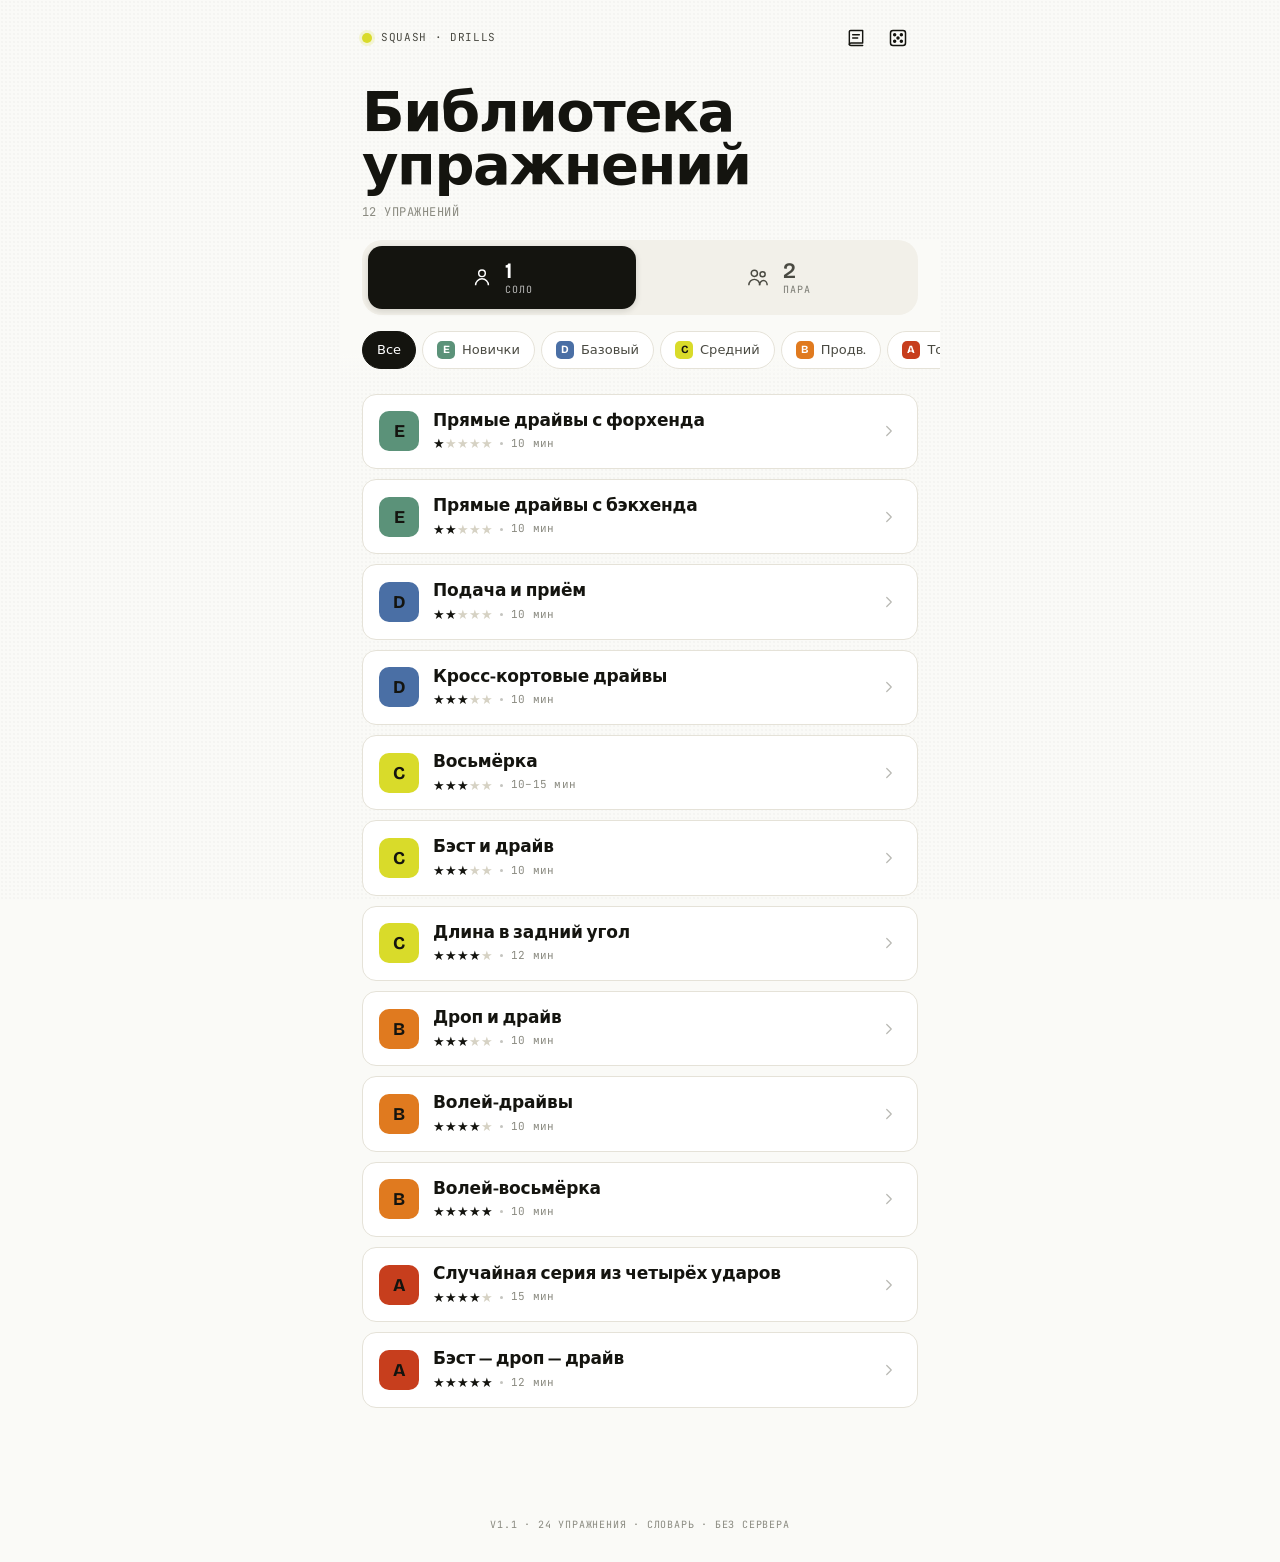
==== index.html @ ceb9ebbf "initial commit" ====
<!DOCTYPE html>
<html lang="ru">
<head>
  <meta charset="UTF-8" />
  <meta name="viewport" content="width=device-width, initial-scale=1, viewport-fit=cover, maximum-scale=5" />
  <meta name="theme-color" content="#FAFAF7" />
  <meta name="apple-mobile-web-app-capable" content="yes" />
  <meta name="apple-mobile-web-app-status-bar-style" content="default" />
  <meta name="apple-mobile-web-app-title" content="Squash Drills" />
  <meta name="description" content="Библиотека упражнений по сквошу для соло и парных тренировок." />
  <title>Squash Drills</title>

  <link rel="manifest" href="manifest.json" />
  <link rel="icon" type="image/svg+xml" href="icons/icon.svg" />
  <link rel="apple-touch-icon" href="icons/apple-touch-icon.png" />

  <link rel="preconnect" href="https://fonts.googleapis.com" />
  <link rel="preconnect" href="https://fonts.gstatic.com" crossorigin />
  <link href="https://fonts.googleapis.com/css2?family=Bricolage+Grotesque:opsz,wght@12..96,400;12..96,500;12..96,600;12..96,700&family=DM+Sans:opsz,wght@9..40,400;9..40,500;9..40,600&family=JetBrains+Mono:wght@400;500&display=swap" rel="stylesheet" />

  <link rel="stylesheet" href="app.css" />
</head>
<body>
  <div id="app">
    <!-- LIST VIEW -->
    <main id="view-list" class="view view-list" data-active="true">
      <header class="masthead">
        <div class="masthead-row">
          <div class="masthead-brand">
            <span class="masthead-dot" aria-hidden="true"></span>
            <span class="masthead-kicker">Squash · Drills</span>
          </div>
          <div class="masthead-actions">
            <button id="btn-glossary" class="icon-btn" aria-label="Словарь терминов" title="Словарь">
              <svg viewBox="0 0 24 24" width="20" height="20" fill="none" stroke="currentColor" stroke-width="1.7" stroke-linecap="round" stroke-linejoin="round">
                <path d="M4 4.5A1.5 1.5 0 0 1 5.5 3H20v15H6a2 2 0 0 0-2 2V4.5z"/>
                <path d="M4 19.5A2 2 0 0 0 6 21h14"/>
                <line x1="8" y1="8" x2="16" y2="8"/>
                <line x1="8" y1="12" x2="14" y2="12"/>
              </svg>
            </button>
            <button id="btn-random" class="icon-btn" aria-label="Случайное упражнение" title="Случайное">
              <svg viewBox="0 0 24 24" width="20" height="20" fill="none" stroke="currentColor" stroke-width="1.8">
                <rect x="3" y="3" width="18" height="18" rx="3"/>
                <circle cx="8" cy="8" r="1.2" fill="currentColor"/>
                <circle cx="16" cy="8" r="1.2" fill="currentColor"/>
                <circle cx="8" cy="16" r="1.2" fill="currentColor"/>
                <circle cx="16" cy="16" r="1.2" fill="currentColor"/>
                <circle cx="12" cy="12" r="1.2" fill="currentColor"/>
              </svg>
            </button>
          </div>
        </div>
        <h1 class="masthead-title">Библиотека<br/>упражнений</h1>
        <p class="masthead-sub" id="masthead-count">—</p>
      </header>

      <section class="filter-block">
        <div class="players-switch" role="tablist" aria-label="Количество игроков">
          <button class="players-btn" data-players="1" role="tab" aria-selected="true">
            <span class="players-icon" aria-hidden="true">
              <svg viewBox="0 0 24 24" width="22" height="22" fill="none" stroke="currentColor" stroke-width="1.6">
                <circle cx="12" cy="8" r="3.6"/>
                <path d="M5 21c0-3.9 3.1-7 7-7s7 3.1 7 7"/>
              </svg>
            </span>
            <span class="players-text">
              <span class="players-num">1</span>
              <span class="players-lbl">Соло</span>
            </span>
          </button>
          <button class="players-btn" data-players="2" role="tab" aria-selected="false">
            <span class="players-icon" aria-hidden="true">
              <svg viewBox="0 0 24 24" width="26" height="22" fill="none" stroke="currentColor" stroke-width="1.6">
                <circle cx="8" cy="8" r="3.4"/>
                <circle cx="17" cy="9" r="2.8"/>
                <path d="M2 21c0-3.5 2.7-6.4 6-6.4s6 2.9 6 6.4"/>
                <path d="M13.5 21c0-2.8 2.2-5.2 4.5-5.2s4 2.4 4 5.2"/>
              </svg>
            </span>
            <span class="players-text">
              <span class="players-num">2</span>
              <span class="players-lbl">Пара</span>
            </span>
          </button>
        </div>

        <div class="levels-row" role="tablist" aria-label="Уровень">
          <button class="level-chip is-active" data-level="all">Все</button>
          <button class="level-chip" data-level="E"><span class="lv lv-E">E</span>Новички</button>
          <button class="level-chip" data-level="D"><span class="lv lv-D">D</span>Базовый</button>
          <button class="level-chip" data-level="C"><span class="lv lv-C">C</span>Средний</button>
          <button class="level-chip" data-level="B"><span class="lv lv-B">B</span>Продв.</button>
          <button class="level-chip" data-level="A"><span class="lv lv-A">A</span>Топ</button>
        </div>
      </section>

      <section class="drills-list" id="drills-list"></section>

      <div class="empty" id="empty-state" hidden>
        <div class="empty-art" aria-hidden="true">
          <svg viewBox="0 0 80 80" width="60" height="60" fill="none" stroke="currentColor" stroke-width="1.2">
            <rect x="10" y="10" width="60" height="60" rx="2"/>
            <line x1="10" y1="36" x2="70" y2="36"/>
            <line x1="40" y1="36" x2="40" y2="70"/>
          </svg>
        </div>
        <p>Здесь пока пусто.<br/>Попробуй другой уровень.</p>
      </div>

      <footer class="foot">
        <p>v1.1 · 24 упражнения · словарь · без сервера</p>
      </footer>
    </main>

    <!-- DETAIL VIEW -->
    <main id="view-detail" class="view view-detail" hidden>
      <header class="detail-bar">
        <button id="btn-back" class="icon-btn" aria-label="Назад">
          <svg viewBox="0 0 24 24" width="22" height="22" fill="none" stroke="currentColor" stroke-width="1.8" stroke-linecap="round" stroke-linejoin="round">
            <path d="M15 6l-6 6 6 6"/>
          </svg>
        </button>
        <span class="detail-bar-title" id="detail-bar-title"></span>
        <button id="btn-fav" class="icon-btn icon-btn--fav" aria-label="В избранное" aria-pressed="false">
          <svg viewBox="0 0 24 24" width="22" height="22" fill="none" stroke="currentColor" stroke-width="1.8" stroke-linecap="round" stroke-linejoin="round">
            <path d="M12 21s-7-4.5-7-10a4 4 0 0 1 7-2.6A4 4 0 0 1 19 11c0 5.5-7 10-7 10z"/>
          </svg>
        </button>
      </header>

      <div class="detail-body" id="detail-body"></div>

      <div class="detail-fab">
        <button id="btn-timer" class="timer-btn">
          <svg viewBox="0 0 24 24" width="18" height="18" fill="none" stroke="currentColor" stroke-width="1.8" stroke-linecap="round" stroke-linejoin="round">
            <circle cx="12" cy="13" r="8"/>
            <path d="M12 9v4l2.5 2.5M9 2h6"/>
          </svg>
          <span id="timer-label">Запустить таймер</span>
        </button>
      </div>
    </main>

    <!-- GLOSSARY VIEW -->
    <main id="view-glossary" class="view view-glossary" hidden>
      <header class="detail-bar">
        <button id="btn-back-gloss" class="icon-btn" aria-label="Назад">
          <svg viewBox="0 0 24 24" width="22" height="22" fill="none" stroke="currentColor" stroke-width="1.8" stroke-linecap="round" stroke-linejoin="round">
            <path d="M15 6l-6 6 6 6"/>
          </svg>
        </button>
        <span class="detail-bar-title">Словарь</span>
        <span class="icon-btn" aria-hidden="true"></span>
      </header>

      <div class="gloss-body">
        <section class="gloss-hero">
          <div class="detail-kicker">
            <span class="masthead-dot" aria-hidden="true" style="width:7px;height:7px;box-shadow:none"></span>
            <span>Glossary</span>
            <span>·</span>
            <span id="gloss-count">—</span>
          </div>
          <h1 class="detail-title">Словарь<br/>терминов</h1>
          <p class="gloss-hero-desc">Базовая лексика сквоша: удары, зоны корта, правила и тактические понятия. Всё, что встречается в упражнениях.</p>
        </section>

        <nav class="gloss-nav" id="gloss-nav"></nav>

        <div class="gloss-categories" id="gloss-categories"></div>
      </div>
    </main>
  </div>

  <script src="court.js"></script>
  <script src="drills.js"></script>
  <script src="glossary.js"></script>
  <script src="app.js"></script>
</body>
</html>
---- app.css ----
/* =========================================================
   Squash Drills — light theme, mobile-first
   ========================================================= */

:root {
  /* palette */
  --bg: #FAFAF7;
  --bg-2: #F2F0E9;
  --surface: #FFFFFF;
  --ink: #14140F;
  --ink-2: #4A4A42;
  --ink-3: #8A8A80;
  --line: #E5E2D8;
  --line-2: #D6D2C4;

  --accent: #D9DB2A;
  --accent-deep: #B8BA1A;
  --accent-ink: #14140F;

  --lv-A: #C73E1D;
  --lv-B: #E07A1F;
  --lv-C: #D9DB2A;
  --lv-D: #4A6FA5;
  --lv-E: #5B9279;

  --r-sm: 8px;
  --r-md: 14px;
  --r-lg: 20px;
  --r-xl: 28px;

  --shadow-1: 0 1px 0 rgba(20,20,15,0.04), 0 2px 8px rgba(20,20,15,0.04);
  --shadow-2: 0 8px 24px rgba(20,20,15,0.10);

  --font-display: 'Bricolage Grotesque', ui-sans-serif, system-ui, sans-serif;
  --font-body: 'DM Sans', ui-sans-serif, system-ui, sans-serif;
  --font-mono: 'JetBrains Mono', ui-monospace, monospace;

  /* safe areas */
  --safe-t: env(safe-area-inset-top, 0px);
  --safe-b: env(safe-area-inset-bottom, 0px);

  --header-h: 56px;
}

* { box-sizing: border-box; }

html, body {
  margin: 0;
  padding: 0;
  background: var(--bg);
  color: var(--ink);
  font-family: var(--font-body);
  font-size: 16px;
  line-height: 1.45;
  -webkit-font-smoothing: antialiased;
  -moz-osx-font-smoothing: grayscale;
  text-rendering: optimizeLegibility;
  overscroll-behavior-y: contain;
}

body {
  /* subtle paper grain */
  background-image:
    radial-gradient(rgba(20,20,15,0.025) 1px, transparent 1px);
  background-size: 4px 4px;
  background-attachment: fixed;
}

button {
  font: inherit;
  color: inherit;
  background: none;
  border: none;
  cursor: pointer;
  -webkit-tap-highlight-color: transparent;
}

a { color: inherit; }

#app {
  max-width: 600px;
  margin: 0 auto;
  min-height: 100vh;
  min-height: 100dvh;
}

.view { display: block; }
.view[hidden] { display: none; }

/* =========================================================
   Masthead (header on list view)
   ========================================================= */

.masthead {
  padding: calc(var(--safe-t) + 18px) 22px 18px;
  position: relative;
}

.masthead-row {
  display: flex;
  align-items: center;
  justify-content: space-between;
  margin-bottom: 28px;
}

.masthead-actions {
  display: inline-flex;
  align-items: center;
  gap: 2px;
}

.masthead-brand {
  display: inline-flex;
  align-items: center;
  gap: 9px;
  font-family: var(--font-mono);
  font-size: 11px;
  letter-spacing: 0.06em;
  text-transform: uppercase;
  color: var(--ink-2);
}

.masthead-dot {
  width: 10px;
  height: 10px;
  border-radius: 50%;
  background: var(--accent);
  box-shadow: 0 0 0 3px rgba(217,219,42,0.18);
  display: inline-block;
}

.masthead-title {
  font-family: var(--font-display);
  font-weight: 600;
  font-size: clamp(40px, 11vw, 56px);
  line-height: 0.95;
  letter-spacing: -0.025em;
  margin: 0 0 12px;
  font-variation-settings: 'wdth' 95;
}

.masthead-sub {
  margin: 0;
  font-family: var(--font-mono);
  font-size: 12px;
  letter-spacing: 0.04em;
  color: var(--ink-3);
  text-transform: uppercase;
}

/* Icon button reused everywhere */
.icon-btn {
  width: 40px;
  height: 40px;
  border-radius: 12px;
  display: inline-flex;
  align-items: center;
  justify-content: center;
  background: transparent;
  color: var(--ink);
  transition: background 0.15s, transform 0.1s;
}
.icon-btn:active { transform: scale(0.92); background: var(--bg-2); }
.icon-btn:hover { background: var(--bg-2); }

/* =========================================================
   Filter block
   ========================================================= */

.filter-block {
  padding: 0 22px 8px;
  position: sticky;
  top: 0;
  background: linear-gradient(to bottom, var(--bg) 80%, rgba(250,250,247,0));
  z-index: 10;
}

.players-switch {
  display: grid;
  grid-template-columns: 1fr 1fr;
  gap: 8px;
  background: var(--bg-2);
  border-radius: var(--r-lg);
  padding: 6px;
  margin-bottom: 16px;
}

.players-btn {
  display: flex;
  align-items: center;
  justify-content: center;
  gap: 12px;
  padding: 14px 10px;
  border-radius: 14px;
  background: transparent;
  color: var(--ink-2);
  transition: background 0.2s, color 0.2s, transform 0.15s;
  min-height: 56px;
}

.players-btn[aria-selected="true"] {
  background: var(--ink);
  color: #fff;
  box-shadow: 0 2px 6px rgba(20,20,15,0.15);
}

.players-btn:active { transform: scale(0.98); }

.players-icon svg { display: block; }

.players-text {
  display: flex;
  flex-direction: column;
  align-items: flex-start;
  line-height: 1;
}

.players-num {
  font-family: var(--font-display);
  font-size: 22px;
  font-weight: 600;
  margin-bottom: 3px;
  letter-spacing: -0.02em;
}

.players-lbl {
  font-family: var(--font-mono);
  font-size: 10px;
  letter-spacing: 0.08em;
  text-transform: uppercase;
  opacity: 0.7;
}

/* level chips */
.levels-row {
  display: flex;
  gap: 6px;
  overflow-x: auto;
  scrollbar-width: none;
  margin: 0 -22px;
  padding: 0 22px 4px;
  scroll-padding: 22px;
}
.levels-row::-webkit-scrollbar { display: none; }

.level-chip {
  flex: 0 0 auto;
  display: inline-flex;
  align-items: center;
  gap: 7px;
  padding: 9px 14px;
  background: var(--surface);
  border: 1px solid var(--line);
  border-radius: 100px;
  font-size: 13px;
  font-weight: 500;
  color: var(--ink-2);
  white-space: nowrap;
  transition: background 0.15s, border-color 0.15s, color 0.15s, transform 0.1s;
}
.level-chip:active { transform: scale(0.96); }
.level-chip.is-active {
  background: var(--ink);
  color: #fff;
  border-color: var(--ink);
}

.lv {
  display: inline-flex;
  align-items: center;
  justify-content: center;
  width: 18px;
  height: 18px;
  border-radius: 5px;
  font-family: var(--font-display);
  font-weight: 700;
  font-size: 11px;
  color: var(--ink);
  letter-spacing: 0;
}
.lv-A { background: var(--lv-A); color: #fff; }
.lv-B { background: var(--lv-B); color: #fff; }
.lv-C { background: var(--lv-C); color: var(--ink); }
.lv-D { background: var(--lv-D); color: #fff; }
.lv-E { background: var(--lv-E); color: #fff; }

/* =========================================================
   Drills list
   ========================================================= */

.drills-list {
  padding: 12px 22px calc(var(--safe-b) + 80px);
  display: flex;
  flex-direction: column;
  gap: 10px;
}

.drill-card {
  background: var(--surface);
  border: 1px solid var(--line);
  border-radius: var(--r-md);
  padding: 16px;
  display: grid;
  grid-template-columns: auto 1fr auto;
  align-items: center;
  gap: 14px;
  transition: transform 0.12s, border-color 0.15s, box-shadow 0.15s;
  cursor: pointer;
  position: relative;
}

.drill-card:active {
  transform: scale(0.985);
  border-color: var(--line-2);
}

.drill-card-level {
  width: 40px;
  height: 40px;
  border-radius: 10px;
  display: flex;
  align-items: center;
  justify-content: center;
  font-family: var(--font-display);
  font-weight: 700;
  font-size: 18px;
  color: var(--ink);
}

.drill-card-body {
  min-width: 0;
}

.drill-card-name {
  font-family: var(--font-display);
  font-size: 17px;
  font-weight: 600;
  letter-spacing: -0.01em;
  line-height: 1.2;
  margin: 0 0 5px;
  color: var(--ink);
  display: -webkit-box;
  -webkit-line-clamp: 2;
  -webkit-box-orient: vertical;
  overflow: hidden;
}

.drill-card-meta {
  display: flex;
  align-items: center;
  gap: 8px;
  font-family: var(--font-mono);
  font-size: 11px;
  color: var(--ink-3);
  letter-spacing: 0.02em;
}

.drill-card-meta .sep {
  width: 3px;
  height: 3px;
  border-radius: 50%;
  background: var(--ink-3);
  opacity: 0.5;
  display: inline-block;
}

.stars {
  display: inline-flex;
  gap: 1px;
  color: var(--ink);
  letter-spacing: -1px;
  font-size: 13px;
  line-height: 1;
}
.stars .star-on { color: var(--ink); }
.stars .star-off { color: var(--line-2); }

.drill-card-chevron {
  width: 24px;
  height: 24px;
  color: var(--ink-3);
  opacity: 0.6;
  display: flex;
  align-items: center;
  justify-content: center;
}

/* =========================================================
   Empty state & footer
   ========================================================= */

.empty {
  padding: 40px 22px;
  text-align: center;
  color: var(--ink-3);
}
.empty-art { margin: 0 auto 12px; opacity: 0.5; }
.empty p { font-size: 14px; line-height: 1.5; }

.foot {
  padding: 30px 22px calc(var(--safe-b) + 30px);
  text-align: center;
  color: var(--ink-3);
}
.foot p {
  margin: 0;
  font-family: var(--font-mono);
  font-size: 10px;
  letter-spacing: 0.08em;
  text-transform: uppercase;
}

/* =========================================================
   Detail view
   ========================================================= */

.view-detail {
  background: var(--bg);
  min-height: 100vh;
  min-height: 100dvh;
}

.detail-bar {
  position: sticky;
  top: 0;
  z-index: 20;
  display: grid;
  grid-template-columns: 40px 1fr 40px;
  align-items: center;
  gap: 8px;
  padding: calc(var(--safe-t) + 10px) 14px 10px;
  background: rgba(250,250,247,0.85);
  -webkit-backdrop-filter: blur(14px);
  backdrop-filter: blur(14px);
  border-bottom: 1px solid var(--line);
}

.detail-bar-title {
  font-family: var(--font-display);
  font-weight: 600;
  font-size: 14px;
  text-align: center;
  letter-spacing: -0.01em;
  white-space: nowrap;
  overflow: hidden;
  text-overflow: ellipsis;
  color: var(--ink);
  padding: 0 4px;
}

.icon-btn--fav.is-on svg {
  fill: var(--accent);
  stroke: var(--accent-deep);
}

.detail-body {
  padding: 0 22px calc(var(--safe-b) + 120px);
}

.detail-header {
  padding: 26px 0 22px;
  border-bottom: 1px solid var(--line);
}

.detail-kicker {
  display: flex;
  align-items: center;
  gap: 8px;
  font-family: var(--font-mono);
  font-size: 11px;
  letter-spacing: 0.06em;
  text-transform: uppercase;
  color: var(--ink-3);
  margin-bottom: 12px;
}

.detail-title {
  font-family: var(--font-display);
  font-weight: 600;
  font-size: clamp(28px, 8vw, 36px);
  letter-spacing: -0.025em;
  line-height: 1.05;
  margin: 0 0 16px;
  font-variation-settings: 'wdth' 95;
}

.detail-meta {
  display: flex;
  flex-wrap: wrap;
  gap: 8px;
  align-items: center;
}

.meta-pill {
  display: inline-flex;
  align-items: center;
  gap: 6px;
  padding: 6px 10px;
  background: var(--surface);
  border: 1px solid var(--line);
  border-radius: 100px;
  font-size: 12px;
  font-family: var(--font-mono);
  letter-spacing: 0.02em;
  color: var(--ink-2);
}
.meta-pill .lv {
  width: 16px;
  height: 16px;
  font-size: 10px;
  border-radius: 4px;
}

/* Diagram */
.diagram-section {
  padding: 24px 0;
}

.diagram-wrap {
  background: var(--bg-2);
  border-radius: var(--r-lg);
  padding: 20px 20px 14px;
  position: relative;
  overflow: hidden;
}

.diagram-wrap::before {
  content: '';
  position: absolute;
  top: 0; left: 0; right: 0; bottom: 0;
  background-image:
    linear-gradient(rgba(20,20,15,0.025) 1px, transparent 1px),
    linear-gradient(90deg, rgba(20,20,15,0.025) 1px, transparent 1px);
  background-size: 8px 8px;
  pointer-events: none;
}

.court-svg {
  display: block;
  width: 100%;
  height: auto;
  max-width: 340px;
  margin: 0 auto;
  position: relative;
  z-index: 1;
}

.court-label-fw,
.court-label-bw {
  font-family: 'JetBrains Mono', monospace;
  font-size: 7px;
  letter-spacing: 0.18em;
  fill: var(--ink-3);
}

.court-zone-label {
  font-family: 'JetBrains Mono', monospace;
  font-size: 6px;
  letter-spacing: 0.05em;
  fill: var(--ink-2);
  font-weight: 500;
}

.court-step-label {
  font-family: 'Bricolage Grotesque', sans-serif;
  font-size: 8px;
  font-weight: 700;
}

.court-player-label {
  font-family: 'Bricolage Grotesque', sans-serif;
  font-size: 9px;
  font-weight: 700;
}

.court-legend {
  display: flex;
  flex-wrap: wrap;
  justify-content: center;
  gap: 14px;
  margin-top: 12px;
  position: relative;
  z-index: 1;
}

.court-legend-item {
  display: inline-flex;
  align-items: center;
  gap: 6px;
  font-family: var(--font-mono);
  font-size: 10px;
  letter-spacing: 0.04em;
  text-transform: uppercase;
  color: var(--ink-2);
}

/* Sections */
.section {
  padding: 22px 0;
  border-bottom: 1px solid var(--line);
}
.section:last-of-type { border-bottom: none; }

.section-title {
  font-family: var(--font-mono);
  font-size: 11px;
  letter-spacing: 0.1em;
  text-transform: uppercase;
  color: var(--ink-3);
  margin: 0 0 14px;
  font-weight: 500;
}

.section-prose p {
  margin: 0 0 12px;
  color: var(--ink);
  font-size: 15px;
  line-height: 1.6;
}
.section-prose p:last-child { margin-bottom: 0; }

.tag-row {
  display: flex;
  flex-wrap: wrap;
  gap: 6px;
}
.tag {
  display: inline-block;
  padding: 5px 11px;
  background: var(--surface);
  border: 1px solid var(--line);
  border-radius: 100px;
  font-size: 12px;
  color: var(--ink-2);
}

.steps-list {
  margin: 0;
  padding: 0;
  list-style: none;
  counter-reset: step;
  display: flex;
  flex-direction: column;
  gap: 12px;
}

.step-item {
  counter-increment: step;
  display: grid;
  grid-template-columns: 28px 1fr;
  gap: 12px;
  align-items: flex-start;
}

.step-item::before {
  content: counter(step, decimal-leading-zero);
  font-family: var(--font-mono);
  font-size: 12px;
  color: var(--accent-deep);
  font-weight: 500;
  padding-top: 1px;
  letter-spacing: 0.02em;
}

.step-item-text {
  font-size: 15px;
  line-height: 1.55;
  color: var(--ink);
}

.tips-list {
  margin: 0;
  padding: 0;
  list-style: none;
  display: flex;
  flex-direction: column;
  gap: 10px;
}

.tip-item {
  display: grid;
  grid-template-columns: 22px 1fr;
  gap: 10px;
  align-items: flex-start;
  padding: 12px 14px;
  background: var(--surface);
  border: 1px solid var(--line);
  border-left: 3px solid var(--accent);
  border-radius: var(--r-sm);
}

.tip-item::before {
  content: '';
  width: 14px;
  height: 14px;
  margin-top: 4px;
  background: url("data:image/svg+xml;utf8,<svg xmlns='http://www.w3.org/2000/svg' viewBox='0 0 24 24' fill='none' stroke='%23B8BA1A' stroke-width='2' stroke-linecap='round' stroke-linejoin='round'><circle cx='12' cy='12' r='10'/><line x1='12' y1='8' x2='12' y2='12'/><line x1='12' y1='16' x2='12.01' y2='16'/></svg>") no-repeat center/contain;
}

.tip-item-text {
  font-size: 14px;
  line-height: 1.5;
  color: var(--ink-2);
}

/* =========================================================
   Floating timer button
   ========================================================= */

.detail-fab {
  position: fixed;
  bottom: 0;
  left: 0;
  right: 0;
  padding: 14px 22px calc(var(--safe-b) + 18px);
  background: linear-gradient(to top, var(--bg) 60%, rgba(250,250,247,0));
  z-index: 30;
  pointer-events: none;
}

@media (min-width: 600px) {
  .detail-fab {
    max-width: 600px;
    margin: 0 auto;
  }
}

.timer-btn {
  width: 100%;
  max-width: 556px;
  margin: 0 auto;
  display: flex;
  align-items: center;
  justify-content: center;
  gap: 10px;
  padding: 16px 22px;
  background: var(--ink);
  color: #fff;
  border-radius: var(--r-xl);
  font-family: var(--font-display);
  font-weight: 600;
  font-size: 15px;
  letter-spacing: 0.01em;
  pointer-events: auto;
  box-shadow: 0 8px 22px rgba(20,20,15,0.25);
  transition: transform 0.1s, background 0.2s;
}

.timer-btn:active {
  transform: scale(0.985);
}

.timer-btn.is-running {
  background: var(--accent);
  color: var(--ink);
}

/* =========================================================
   Transitions between views
   ========================================================= */

.view-detail {
  animation: slideIn 0.28s cubic-bezier(0.22, 1, 0.36, 1);
}

@keyframes slideIn {
  from { transform: translateX(20px); opacity: 0; }
  to { transform: translateX(0); opacity: 1; }
}

.drill-card {
  animation: cardIn 0.4s cubic-bezier(0.22, 1, 0.36, 1) backwards;
}

@keyframes cardIn {
  from { transform: translateY(8px); opacity: 0; }
  to { transform: translateY(0); opacity: 1; }
}

/* stagger first 8 */
.drill-card:nth-child(1) { animation-delay: 0.02s; }
.drill-card:nth-child(2) { animation-delay: 0.04s; }
.drill-card:nth-child(3) { animation-delay: 0.06s; }
.drill-card:nth-child(4) { animation-delay: 0.08s; }
.drill-card:nth-child(5) { animation-delay: 0.10s; }
.drill-card:nth-child(6) { animation-delay: 0.12s; }
.drill-card:nth-child(7) { animation-delay: 0.14s; }
.drill-card:nth-child(8) { animation-delay: 0.16s; }

/* =========================================================
   Very small phones
   ========================================================= */

@media (max-width: 360px) {
  .masthead { padding-left: 16px; padding-right: 16px; }
  .filter-block { padding-left: 16px; padding-right: 16px; }
  .drills-list { padding-left: 16px; padding-right: 16px; }
  .detail-body { padding-left: 16px; padding-right: 16px; }
  .detail-fab { padding-left: 16px; padding-right: 16px; }
  .players-btn { gap: 8px; }
  .players-num { font-size: 19px; }
}

/* =========================================================
   Reduced motion
   ========================================================= */

@media (prefers-reduced-motion: reduce) {
  *, *::before, *::after {
    animation-duration: 0.01ms !important;
    transition-duration: 0.01ms !important;
  }
}

/* =========================================================
   Glossary view
   ========================================================= */

.view-glossary {
  background: var(--bg);
  min-height: 100vh;
  min-height: 100dvh;
  animation: slideIn 0.28s cubic-bezier(0.22, 1, 0.36, 1);
}

.gloss-body {
  padding: 0 22px calc(var(--safe-b) + 60px);
}

.gloss-hero {
  padding: 26px 0 22px;
}

.gloss-hero-desc {
  margin: 16px 0 0;
  font-size: 15px;
  line-height: 1.55;
  color: var(--ink-2);
  max-width: 32ch;
}

.gloss-nav {
  display: flex;
  gap: 6px;
  overflow-x: auto;
  scrollbar-width: none;
  margin: 0 -22px 22px;
  padding: 0 22px 4px;
  position: sticky;
  top: 0;
  background: linear-gradient(to bottom, var(--bg) 78%, rgba(250,250,247,0));
  z-index: 5;
}
.gloss-nav::-webkit-scrollbar { display: none; }

.gloss-nav-chip {
  flex: 0 0 auto;
  padding: 9px 14px;
  background: var(--surface);
  border: 1px solid var(--line);
  border-radius: 100px;
  font-size: 13px;
  font-weight: 500;
  color: var(--ink-2);
  white-space: nowrap;
  transition: background 0.15s, border-color 0.15s, color 0.15s, transform 0.1s;
  cursor: pointer;
  font-family: inherit;
}
.gloss-nav-chip:active { transform: scale(0.96); }
.gloss-nav-chip.is-active {
  background: var(--ink);
  color: #fff;
  border-color: var(--ink);
}

.gloss-category {
  margin-bottom: 28px;
  scroll-margin-top: 70px;
}

.gloss-category-head {
  display: flex;
  align-items: baseline;
  gap: 10px;
  padding: 8px 0 12px;
  border-bottom: 1px solid var(--line);
  margin-bottom: 14px;
}

.gloss-category-num {
  font-family: var(--font-mono);
  font-size: 11px;
  color: var(--accent-deep);
  letter-spacing: 0.04em;
}

.gloss-category-name {
  font-family: var(--font-display);
  font-weight: 600;
  font-size: 22px;
  letter-spacing: -0.015em;
  margin: 0;
  color: var(--ink);
  flex: 1;
}

.gloss-category-kicker {
  font-family: var(--font-mono);
  font-size: 10px;
  letter-spacing: 0.08em;
  text-transform: uppercase;
  color: var(--ink-3);
}

.gloss-category-desc {
  margin: 0 0 14px;
  font-size: 13px;
  color: var(--ink-3);
  line-height: 1.5;
}

.gloss-list {
  display: flex;
  flex-direction: column;
  gap: 8px;
}

.gloss-item {
  background: var(--surface);
  border: 1px solid var(--line);
  border-radius: var(--r-md);
  padding: 14px 16px;
  transition: border-color 0.15s, transform 0.1s;
}

.gloss-item-head {
  display: flex;
  align-items: baseline;
  gap: 10px;
  margin-bottom: 6px;
  flex-wrap: wrap;
}

.gloss-item-ru {
  font-family: var(--font-display);
  font-weight: 600;
  font-size: 17px;
  letter-spacing: -0.01em;
  color: var(--ink);
  line-height: 1.2;
}

.gloss-item-en {
  font-family: var(--font-mono);
  font-size: 11px;
  letter-spacing: 0.04em;
  color: var(--ink-3);
  padding: 2px 7px;
  background: var(--bg-2);
  border-radius: 5px;
  white-space: nowrap;
}

.gloss-item-def {
  margin: 0;
  font-size: 14px;
  line-height: 1.55;
  color: var(--ink-2);
}

/* Small phones */
@media (max-width: 360px) {
  .gloss-body { padding-left: 16px; padding-right: 16px; }
  .gloss-nav { margin-left: -16px; margin-right: -16px; padding-left: 16px; padding-right: 16px; }
}
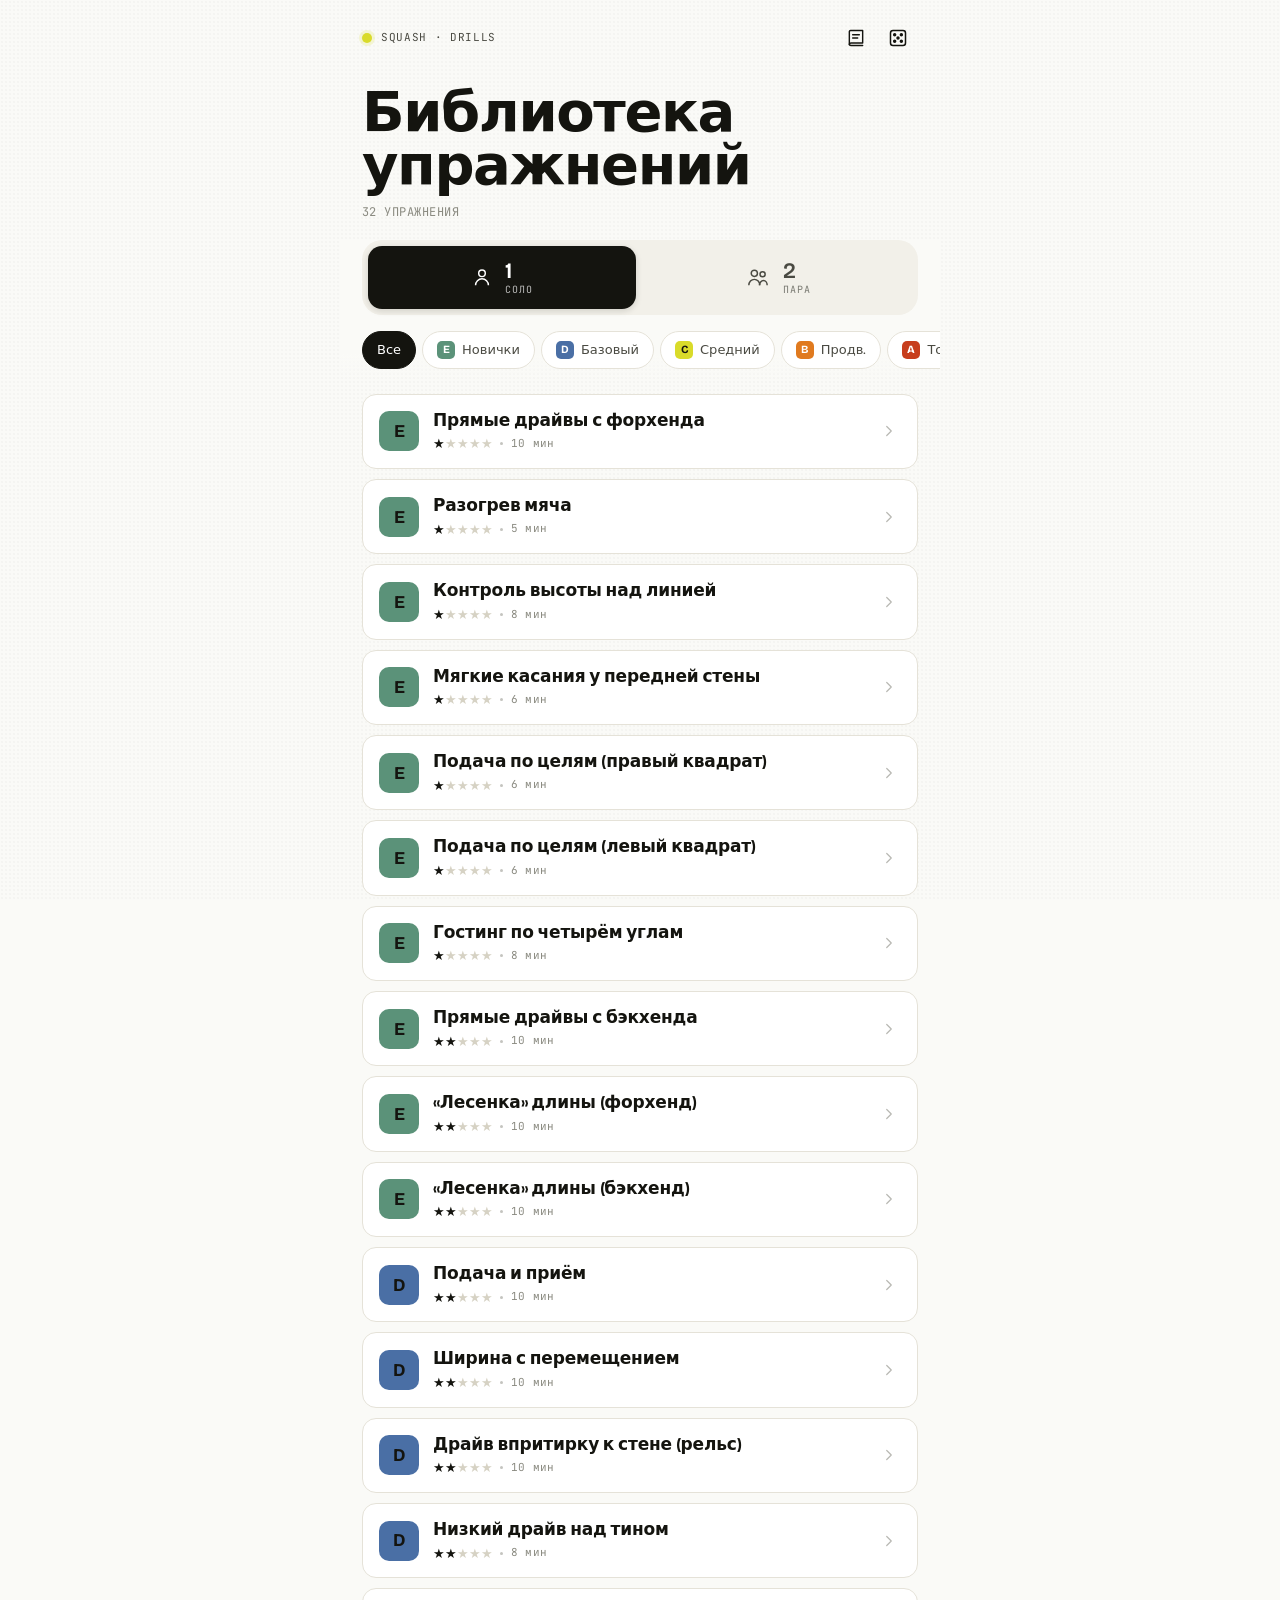
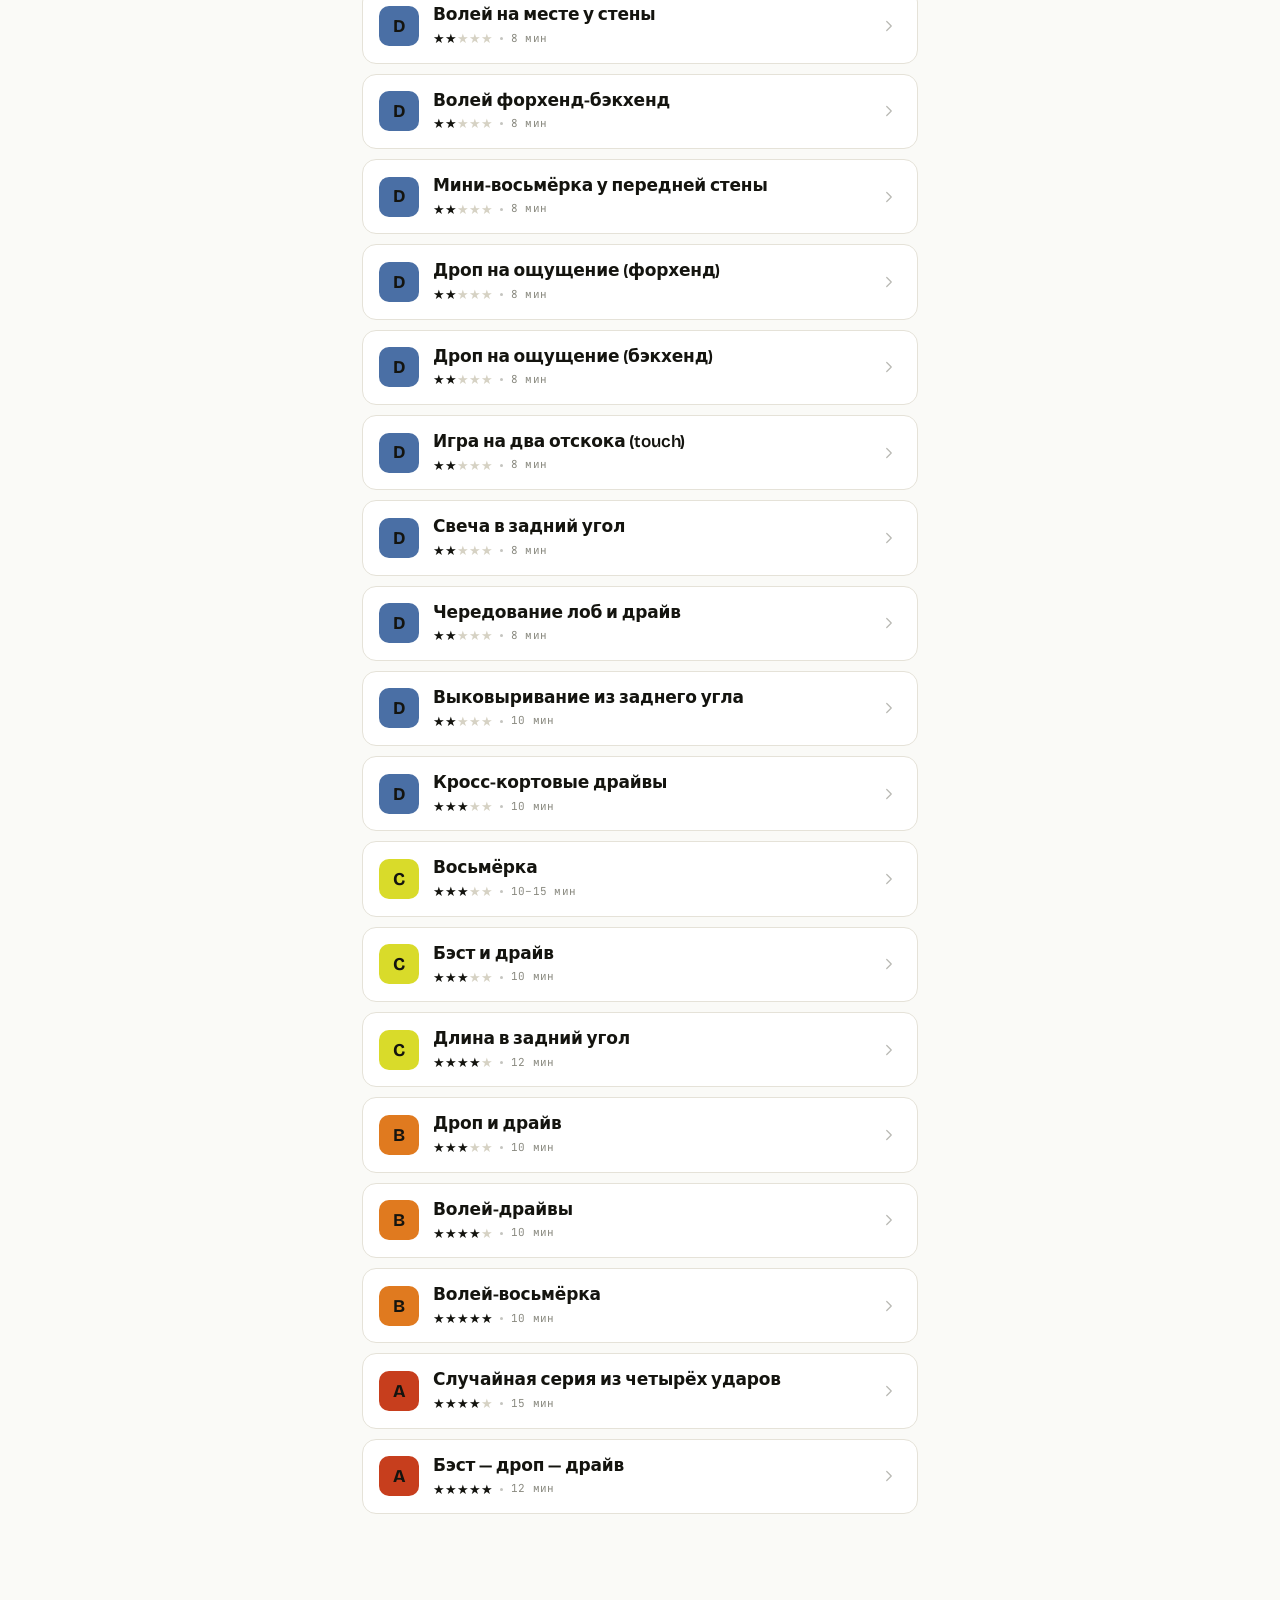
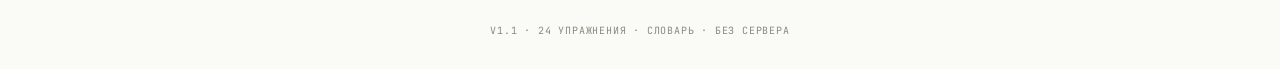
==== commit 399063be: "feat: add shot-technique videos to the glossary Attach a `video` link to every shot term and surface" ====
--- a/index.html
+++ b/index.html
@@ -171,11 +171,36 @@
         <div class="gloss-categories" id="gloss-categories"></div>
       </div>
     </main>
+
+    <!-- TERM DEFINITION SHEET -->
+    <div id="term-sheet" class="term-sheet" hidden>
+      <div class="term-sheet-scrim" data-close></div>
+      <div class="term-sheet-panel" role="dialog" aria-modal="true" aria-labelledby="term-sheet-ru">
+        <span class="term-sheet-grip" aria-hidden="true"></span>
+        <button class="term-sheet-close icon-btn" data-close aria-label="Закрыть">
+          <svg viewBox="0 0 24 24" width="22" height="22" fill="none" stroke="currentColor" stroke-width="1.8" stroke-linecap="round" stroke-linejoin="round">
+            <path d="M6 6l12 12M18 6L6 18"/>
+          </svg>
+        </button>
+        <div class="term-sheet-head">
+          <span class="term-sheet-ru" id="term-sheet-ru"></span>
+          <span class="term-sheet-en" id="term-sheet-en"></span>
+        </div>
+        <p class="term-sheet-def" id="term-sheet-def"></p>
+        <a class="term-sheet-video" id="term-sheet-video" target="_blank" rel="noopener" hidden>▶ Видео: как бьётся удар</a>
+        <a class="term-sheet-link" id="term-sheet-all" href="#/glossary">Все термины →</a>
+      </div>
+    </div>
   </div>
 
   <script src="court.js"></script>
+  <script src="court-geometry.js"></script>
+  <script src="court-render-svg.js"></script>
+  <script src="court-dsl.js"></script>
+  <script src="court-player.js"></script>
   <script src="drills.js"></script>
   <script src="glossary.js"></script>
+  <script src="term-link.js"></script>
   <script src="app.js"></script>
 </body>
 </html>
--- a/app.css
+++ b/app.css
@@ -969,8 +969,218 @@
   color: var(--ink-2);
 }
 
+.gloss-item-video {
+  display: inline-flex;
+  align-items: center;
+  margin-top: 10px;
+  padding: 5px 11px;
+  font-family: var(--font-mono);
+  font-size: 12px;
+  letter-spacing: 0.02em;
+  color: var(--accent-ink);
+  background: var(--accent);
+  border-radius: 999px;
+  text-decoration: none;
+  transition: opacity 0.12s ease;
+}
+.gloss-item-video:active { opacity: 0.65; }
+@media (hover: hover) {
+  .gloss-item-video:hover { background: var(--accent-deep); }
+}
+
+.gloss-category-link {
+  display: inline-block;
+  margin: 0 0 14px;
+  font-family: var(--font-mono);
+  font-size: 12px;
+  color: var(--accent-deep);
+  text-decoration: none;
+  border-bottom: 1.5px solid var(--accent);
+  padding-bottom: 1px;
+}
+.gloss-category-link:active { opacity: 0.6; }
+
 /* Small phones */
 @media (max-width: 360px) {
   .gloss-body { padding-left: 16px; padding-right: 16px; }
   .gloss-nav { margin-left: -16px; margin-right: -16px; padding-left: 16px; padding-right: 16px; }
 }
+
+/* ============== Inline term references ============== */
+.term-ref {
+  font: inherit;
+  color: var(--ink);
+  background: none;
+  border: 0;
+  padding: 0 1px;
+  margin: 0;
+  cursor: pointer;
+  text-decoration: underline dotted var(--accent-deep);
+  text-underline-offset: 3px;
+  text-decoration-thickness: 1.5px;
+  border-radius: 3px;
+  transition: background 0.12s ease;
+  -webkit-tap-highlight-color: transparent;
+}
+.term-ref:active { background: var(--accent); }
+@media (hover: hover) {
+  .term-ref:hover { background: color-mix(in srgb, var(--accent) 40%, transparent); }
+}
+
+/* ============== Term definition sheet ============== */
+body.sheet-open { overflow: hidden; }
+
+.term-sheet {
+  position: fixed;
+  inset: 0;
+  z-index: 100;
+}
+.term-sheet[hidden] { display: none; }
+
+.term-sheet-scrim {
+  position: absolute;
+  inset: 0;
+  background: rgba(20, 20, 15, 0.28);
+  opacity: 0;
+  transition: opacity 0.2s ease;
+}
+.term-sheet.is-open .term-sheet-scrim { opacity: 1; }
+
+.term-sheet-panel {
+  position: absolute;
+  left: 0;
+  right: 0;
+  bottom: 0;
+  background: var(--surface);
+  border-radius: var(--r-xl) var(--r-xl) 0 0;
+  padding: 14px 22px calc(24px + var(--safe-b));
+  box-shadow: var(--shadow-2);
+  transform: translateY(100%);
+  transition: transform 0.22s cubic-bezier(0.22, 1, 0.36, 1);
+  max-width: 640px;
+  margin: 0 auto;
+}
+.term-sheet.is-open .term-sheet-panel { transform: translateY(0); }
+
+.term-sheet-grip {
+  display: block;
+  width: 38px;
+  height: 4px;
+  border-radius: 99px;
+  background: var(--line-2);
+  margin: 0 auto 14px;
+}
+
+.term-sheet-close {
+  position: absolute;
+  top: 12px;
+  right: 14px;
+  color: var(--ink-3);
+}
+
+.term-sheet-head {
+  display: flex;
+  align-items: baseline;
+  flex-wrap: wrap;
+  gap: 8px 10px;
+  padding-right: 40px;
+  margin-bottom: 10px;
+}
+.term-sheet-ru {
+  font-family: var(--font-display);
+  font-weight: 600;
+  font-size: 22px;
+  line-height: 1.15;
+  color: var(--ink);
+}
+.term-sheet-en {
+  font-family: var(--font-mono);
+  font-size: 12px;
+  letter-spacing: 0.02em;
+  color: var(--ink-3);
+}
+.term-sheet-def {
+  margin: 0 0 18px;
+  font-size: 15px;
+  line-height: 1.6;
+  color: var(--ink-2);
+}
+.term-sheet-link {
+  display: inline-block;
+  font-family: var(--font-mono);
+  font-size: 13px;
+  color: var(--accent-deep);
+  text-decoration: none;
+}
+.term-sheet-link:active { opacity: 0.6; }
+
+.term-sheet-video {
+  display: flex;
+  width: fit-content;
+  align-items: center;
+  margin: 0 0 16px;
+  padding: 8px 14px;
+  font-family: var(--font-mono);
+  font-size: 13px;
+  color: var(--accent-ink);
+  background: var(--accent);
+  border-radius: 999px;
+  text-decoration: none;
+  transition: opacity 0.12s ease;
+}
+.term-sheet-video:active { opacity: 0.65; }
+.term-sheet-video[hidden] { display: none; }
+@media (hover: hover) {
+  .term-sheet-video:hover { background: var(--accent-deep); }
+}
+
+/* ============== Court engine (DSL player) ============== */
+:root {
+  --court-ink: var(--ink);
+  --court-floor: var(--surface);
+  --court-line: var(--line-2);
+  --court-zone: var(--accent);
+  --court-zone-edge: var(--accent-deep);
+  --court-ball: var(--accent);
+  --shot-drive: #1A1A1A; --shot-cross: #4A6FA5; --shot-boast: #E07A1F;
+  --shot-drop: #5B9279;  --shot-lob: #9B6BD9;   --shot-volley: #1A1A1A; --shot-serve: #1A1A1A;
+}
+
+.court-label-side { font-size: 7px; fill: var(--ink-3); letter-spacing: 1px; font-family: var(--font-mono); }
+.court-ball { filter: drop-shadow(0 1px 1.5px rgba(20,20,15,.35)); }
+
+.court-stage { background: var(--surface); border-radius: var(--r-md); }
+.court-stage .court-svg { width: 100%; height: auto; display: block; }
+
+.court-controls {
+  display: flex;
+  align-items: center;
+  gap: 8px;
+  margin-top: 14px;
+}
+.court-btn {
+  width: 36px;
+  height: 36px;
+  flex: none;
+  border-radius: 10px;
+  border: 1px solid var(--line);
+  background: var(--surface);
+  color: var(--ink);
+  cursor: pointer;
+  font-size: 13px;
+  line-height: 1;
+  display: inline-flex;
+  align-items: center;
+  justify-content: center;
+}
+.court-btn:active { transform: scale(0.93); }
+.court-play { background: var(--accent); border-color: var(--accent-deep); font-weight: 700; }
+.court-scrub { flex: 1; min-width: 0; accent-color: var(--accent-deep); height: 4px; }
+.court-steplabel {
+  flex: none;
+  max-width: 42%;
+  font-size: 12px;
+  line-height: 1.25;
+  color: var(--ink-3);
+  text-align: right;
+}
